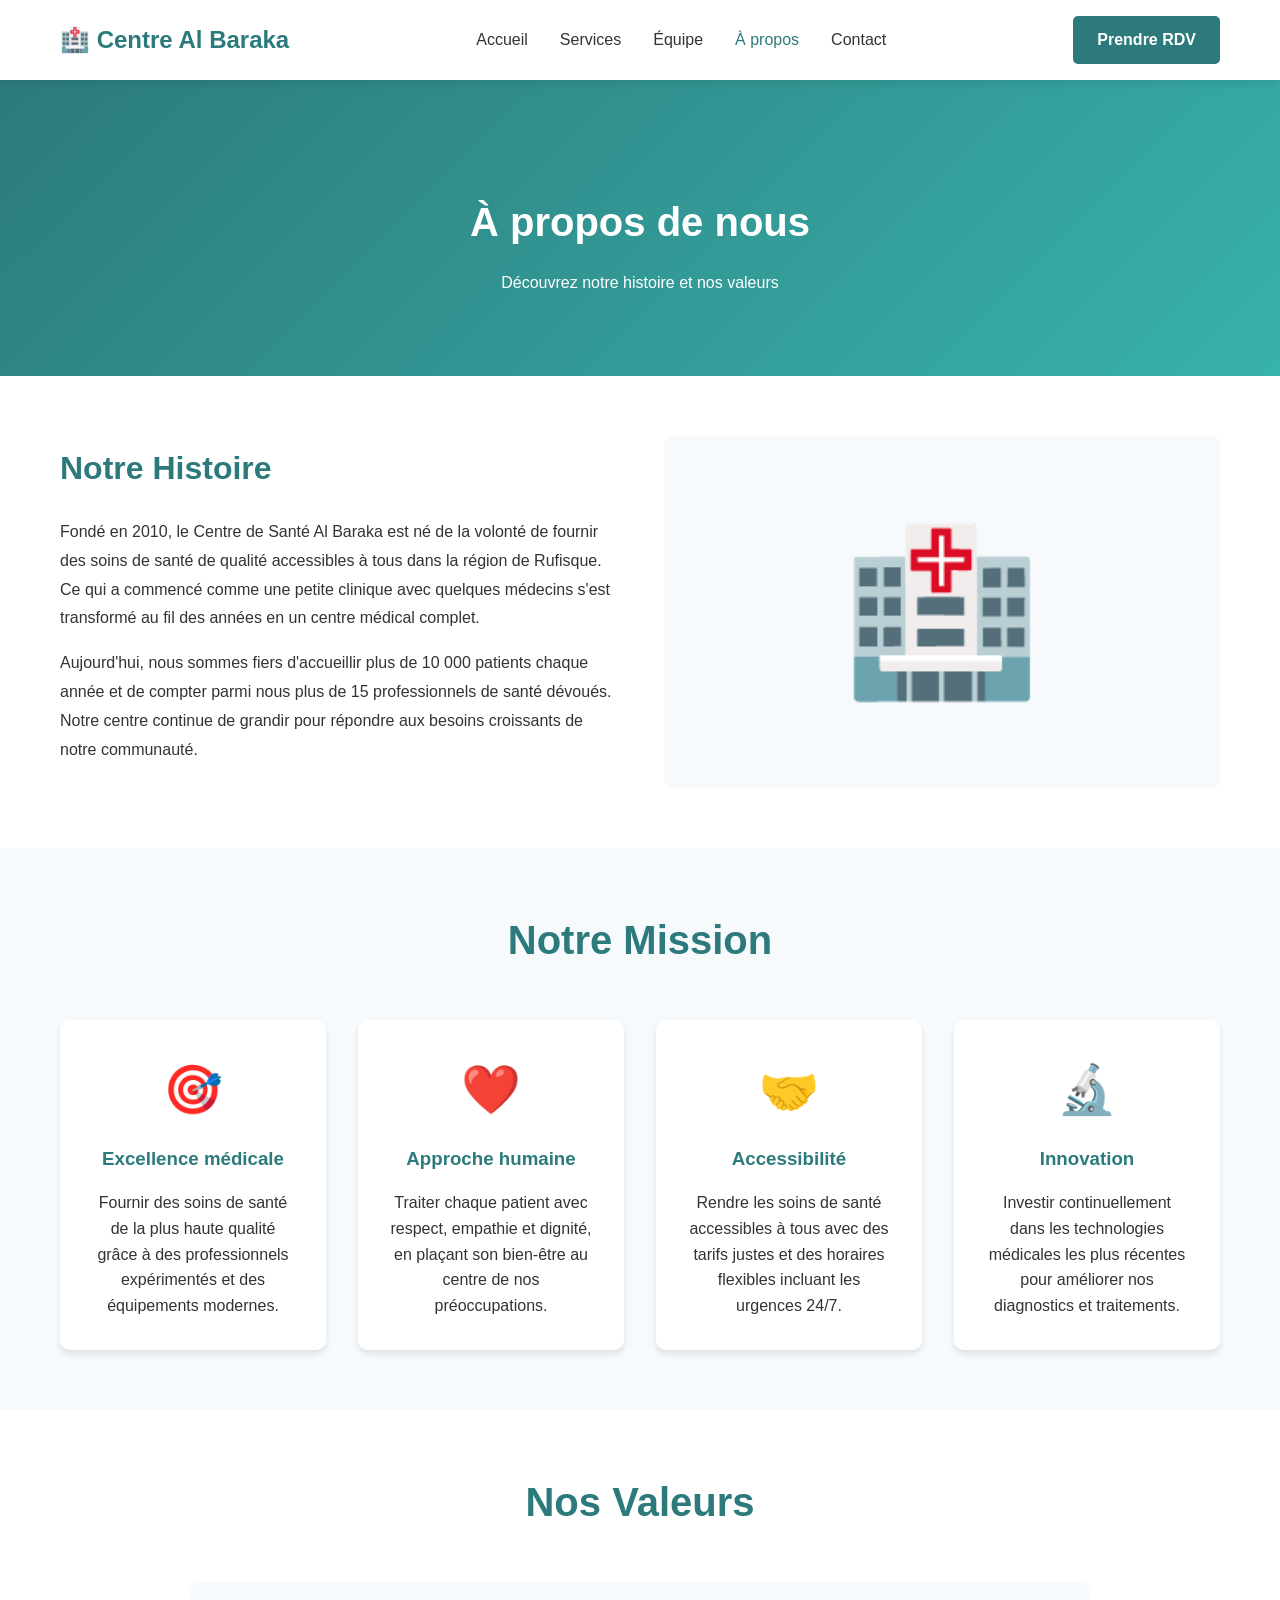
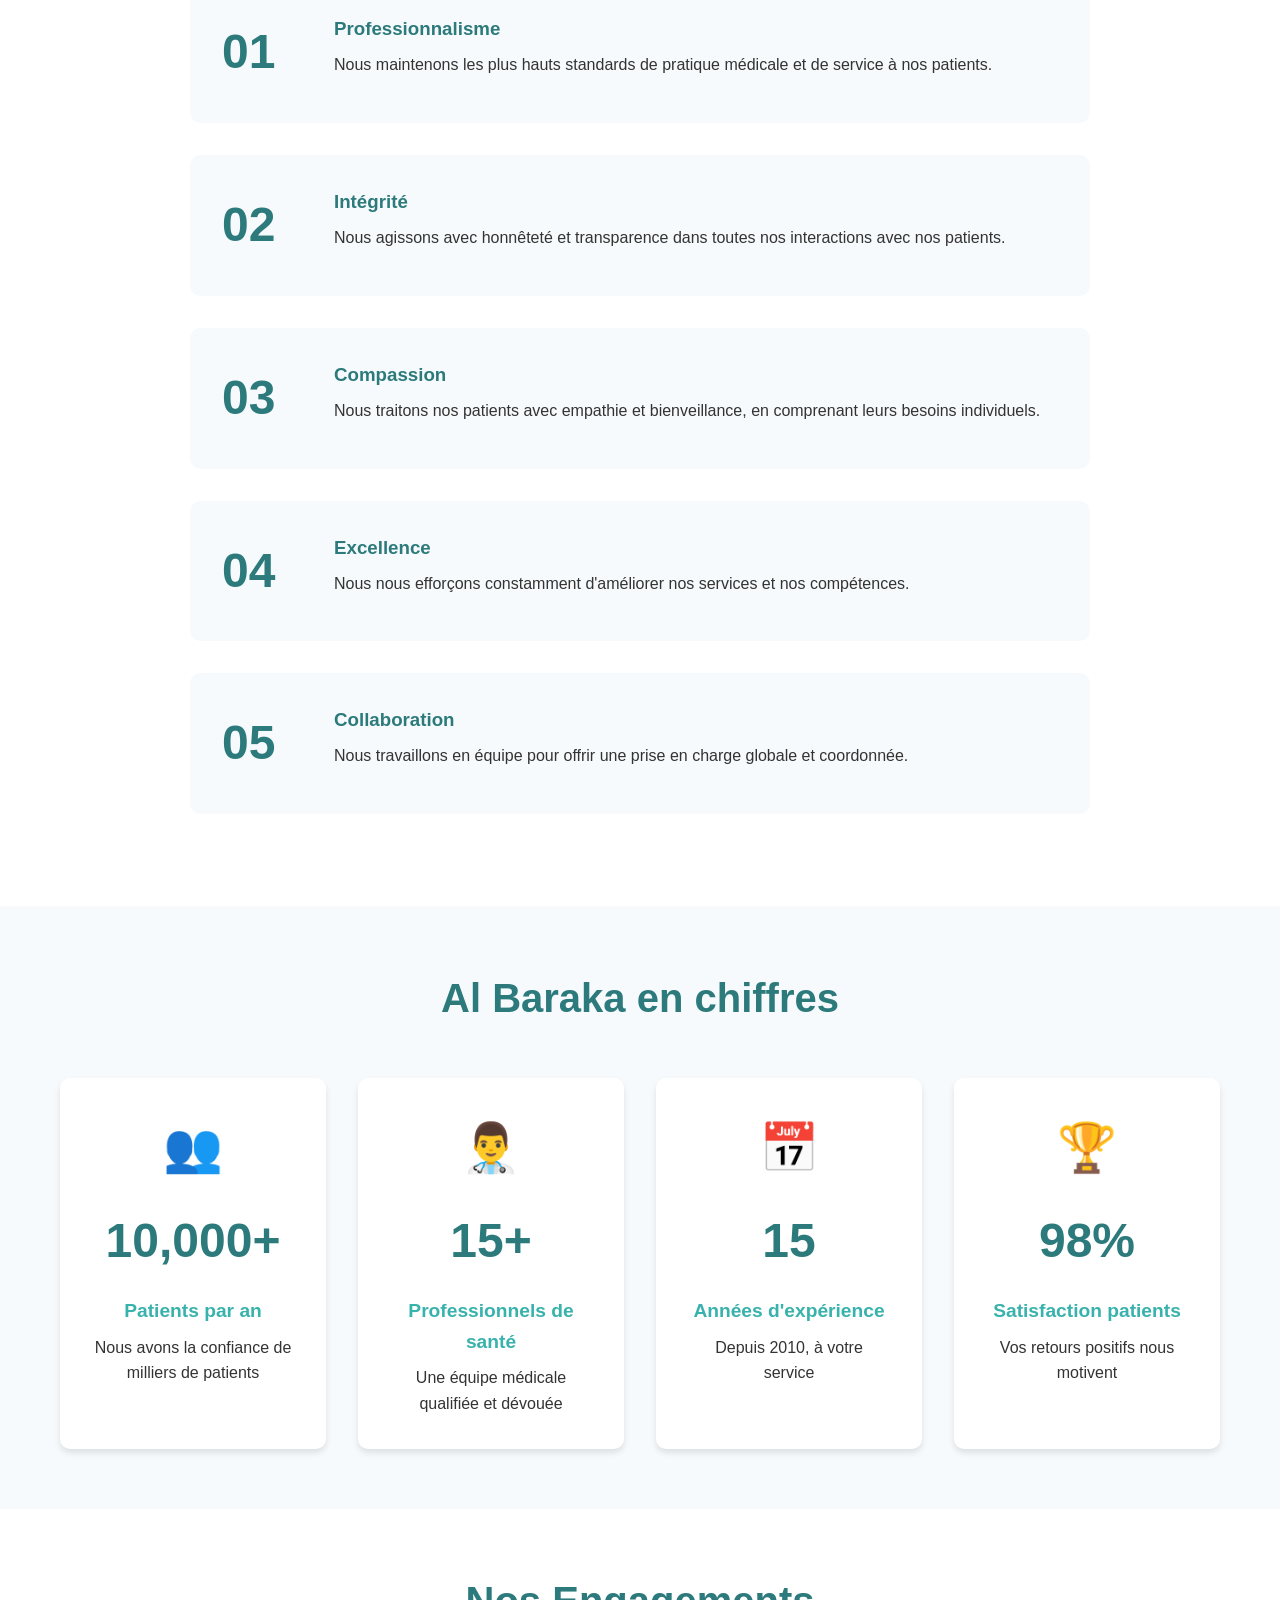
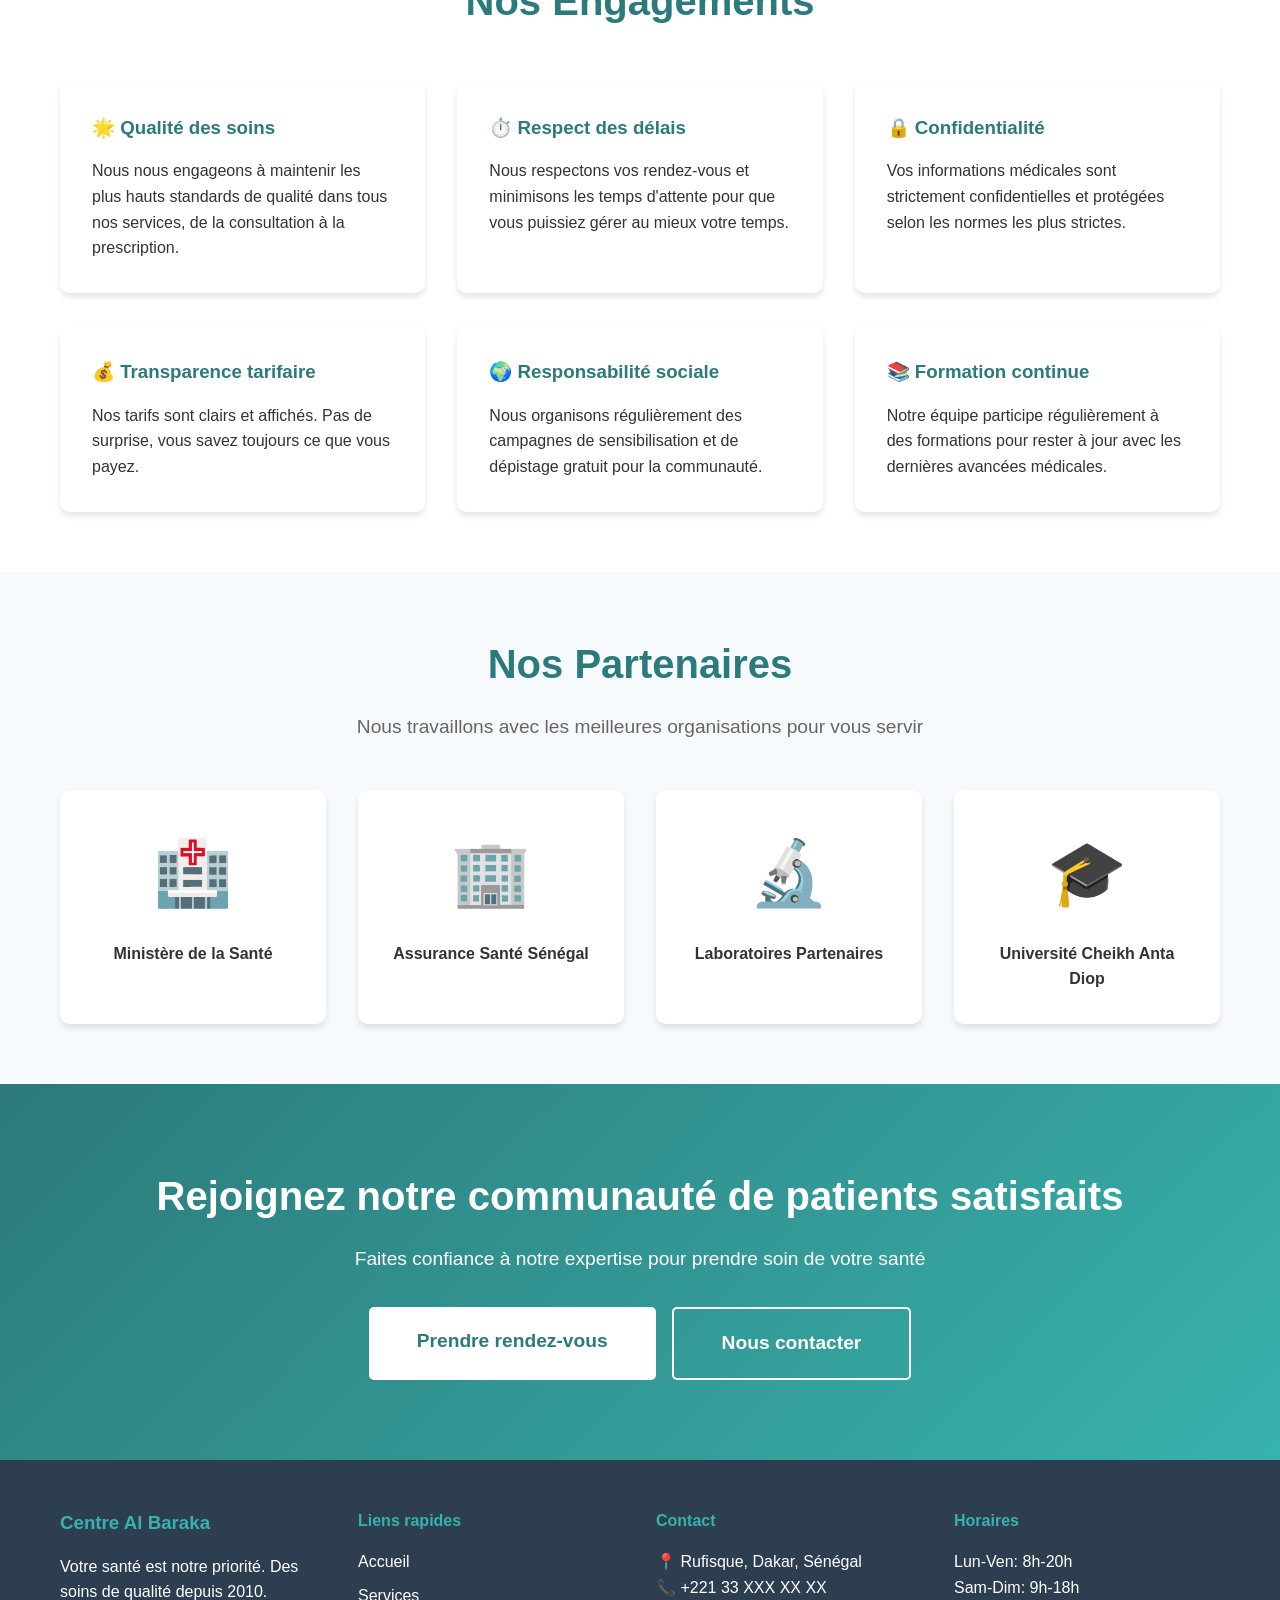
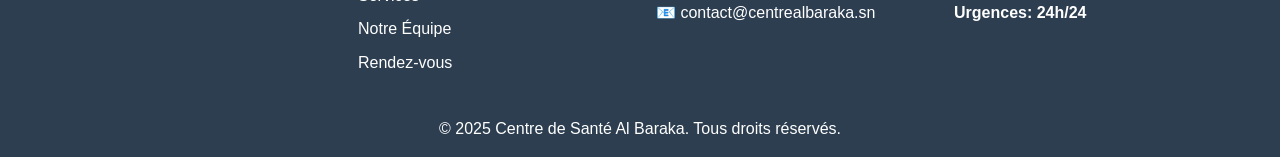
==== apropos.html @ cc16d2ad "Déplacement des fichiers HTML au niveau de la racine pour faciliter l'hébergement" ====
<!DOCTYPE html>
<html lang="fr">
<head>
    <meta charset="UTF-8">
    <meta name="viewport" content="width=device-width, initial-scale=1.0">
    <title>À propos - Centre de Santé Al Baraka</title>
    <link rel="stylesheet" href="../css/styles.css">
</head>
<body>
    <!-- Navigation -->
    <nav class="navbar">
        <div class="container">
            <div class="logo">
                <h2>🏥 Centre Al Baraka</h2>
            </div>
            <ul class="nav-menu">
                <li><a href="index.html">Accueil</a></li>
                <li><a href="services.html">Services</a></li>
                <li><a href="equipe.html">Équipe</a></li>
                <li><a href="apropos.html" class="active">À propos</a></li>
                <li><a href="contact.html">Contact</a></li>
            </ul>
            <a href="rendez-vous.html" class="btn-rdv">Prendre RDV</a>
            <button class="menu-toggle">☰</button>
        </div>
    </nav>

    <!-- Page Header -->
    <section class="page-header">
        <div class="container">
            <h1>À propos de nous</h1>
            <p>Découvrez notre histoire et nos valeurs</p>
        </div>
    </section>

    <!-- Notre Histoire -->
    <section class="about-section">
        <div class="container">
            <div class="about-content">
                <div class="about-text">
                    <h2>Notre Histoire</h2>
                    <p>Fondé en 2010, le Centre de Santé Al Baraka est né de la volonté de fournir des soins de santé de qualité accessibles à tous dans la région de Rufisque. Ce qui a commencé comme une petite clinique avec quelques médecins s'est transformé au fil des années en un centre médical complet.</p>
                    <p>Aujourd'hui, nous sommes fiers d'accueillir plus de 10 000 patients chaque année et de compter parmi nous plus de 15 professionnels de santé dévoués. Notre centre continue de grandir pour répondre aux besoins croissants de notre communauté.</p>
                </div>
                <div class="about-image">
                    <div class="image-placeholder">🏥</div>
                </div>
            </div>
        </div>
    </section>

    <!-- Notre Mission -->
    <section class="mission-section">
        <div class="container">
            <h2 class="section-title">Notre Mission</h2>
            <div class="mission-grid">
                <div class="mission-card">
                    <div class="mission-icon">🎯</div>
                    <h3>Excellence médicale</h3>
                    <p>Fournir des soins de santé de la plus haute qualité grâce à des professionnels expérimentés et des équipements modernes.</p>
                </div>
                <div class="mission-card">
                    <div class="mission-icon">❤️</div>
                    <h3>Approche humaine</h3>
                    <p>Traiter chaque patient avec respect, empathie et dignité, en plaçant son bien-être au centre de nos préoccupations.</p>
                </div>
                <div class="mission-card">
                    <div class="mission-icon">🤝</div>
                    <h3>Accessibilité</h3>
                    <p>Rendre les soins de santé accessibles à tous avec des tarifs justes et des horaires flexibles incluant les urgences 24/7.</p>
                </div>
                <div class="mission-card">
                    <div class="mission-icon">🔬</div>
                    <h3>Innovation</h3>
                    <p>Investir continuellement dans les technologies médicales les plus récentes pour améliorer nos diagnostics et traitements.</p>
                </div>
            </div>
        </div>
    </section>

    <!-- Nos Valeurs -->
    <section class="values-section">
        <div class="container">
            <h2 class="section-title">Nos Valeurs</h2>
            <div class="values-list">
                <div class="value-item">
                    <div class="value-number">01</div>
                    <div class="value-content">
                        <h3>Professionnalisme</h3>
                        <p>Nous maintenons les plus hauts standards de pratique médicale et de service à nos patients.</p>
                    </div>
                </div>
                <div class="value-item">
                    <div class="value-number">02</div>
                    <div class="value-content">
                        <h3>Intégrité</h3>
                        <p>Nous agissons avec honnêteté et transparence dans toutes nos interactions avec nos patients.</p>
                    </div>
                </div>
                <div class="value-item">
                    <div class="value-number">03</div>
                    <div class="value-content">
                        <h3>Compassion</h3>
                        <p>Nous traitons nos patients avec empathie et bienveillance, en comprenant leurs besoins individuels.</p>
                    </div>
                </div>
                <div class="value-item">
                    <div class="value-number">04</div>
                    <div class="value-content">
                        <h3>Excellence</h3>
                        <p>Nous nous efforçons constamment d'améliorer nos services et nos compétences.</p>
                    </div>
                </div>
                <div class="value-item">
                    <div class="value-number">05</div>
                    <div class="value-content">
                        <h3>Collaboration</h3>
                        <p>Nous travaillons en équipe pour offrir une prise en charge globale et coordonnée.</p>
                    </div>
                </div>
            </div>
        </div>
    </section>

    <!-- Chiffres Clés -->
    <section class="stats-detailed">
        <div class="container">
            <h2 class="section-title">Al Baraka en chiffres</h2>
            <div class="stats-grid-large">
                <div class="stat-card-large">
                    <div class="stat-icon">👥</div>
                    <div class="stat-number-large">10,000+</div>
                    <div class="stat-label-large">Patients par an</div>
                    <p>Nous avons la confiance de milliers de patients</p>
                </div>
                <div class="stat-card-large">
                    <div class="stat-icon">👨‍⚕️</div>
                    <div class="stat-number-large">15+</div>
                    <div class="stat-label-large">Professionnels de santé</div>
                    <p>Une équipe médicale qualifiée et dévouée</p>
                </div>
                <div class="stat-card-large">
                    <div class="stat-icon">📅</div>
                    <div class="stat-number-large">15</div>
                    <div class="stat-label-large">Années d'expérience</div>
                    <p>Depuis 2010, à votre service</p>
                </div>
                <div class="stat-card-large">
                    <div class="stat-icon">🏆</div>
                    <div class="stat-number-large">98%</div>
                    <div class="stat-label-large">Satisfaction patients</div>
                    <p>Vos retours positifs nous motivent</p>
                </div>
            </div>
        </div>
    </section>

    <!-- Nos Engagements -->
    <section class="commitments-section">
        <div class="container">
            <h2 class="section-title">Nos Engagements</h2>
            <div class="commitments-grid">
                <div class="commitment-card">
                    <h3>🌟 Qualité des soins</h3>
                    <p>Nous nous engageons à maintenir les plus hauts standards de qualité dans tous nos services, de la consultation à la prescription.</p>
                </div>
                <div class="commitment-card">
                    <h3>⏱️ Respect des délais</h3>
                    <p>Nous respectons vos rendez-vous et minimisons les temps d'attente pour que vous puissiez gérer au mieux votre temps.</p>
                </div>
                <div class="commitment-card">
                    <h3>🔒 Confidentialité</h3>
                    <p>Vos informations médicales sont strictement confidentielles et protégées selon les normes les plus strictes.</p>
                </div>
                <div class="commitment-card">
                    <h3>💰 Transparence tarifaire</h3>
                    <p>Nos tarifs sont clairs et affichés. Pas de surprise, vous savez toujours ce que vous payez.</p>
                </div>
                <div class="commitment-card">
                    <h3>🌍 Responsabilité sociale</h3>
                    <p>Nous organisons régulièrement des campagnes de sensibilisation et de dépistage gratuit pour la communauté.</p>
                </div>
                <div class="commitment-card">
                    <h3>📚 Formation continue</h3>
                    <p>Notre équipe participe régulièrement à des formations pour rester à jour avec les dernières avancées médicales.</p>
                </div>
            </div>
        </div>
    </section>

    <!-- Nos Partenaires -->
    <section class="partners-section">
        <div class="container">
            <h2 class="section-title">Nos Partenaires</h2>
            <p class="section-subtitle">Nous travaillons avec les meilleures organisations pour vous servir</p>
            <div class="partners-grid">
                <div class="partner-card">
                    <div class="partner-logo">🏥</div>
                    <h4>Ministère de la Santé</h4>
                </div>
                <div class="partner-card">
                    <div class="partner-logo">🏢</div>
                    <h4>Assurance Santé Sénégal</h4>
                </div>
                <div class="partner-card">
                    <div class="partner-logo">🔬</div>
                    <h4>Laboratoires Partenaires</h4>
                </div>
                <div class="partner-card">
                    <div class="partner-logo">🎓</div>
                    <h4>Université Cheikh Anta Diop</h4>
                </div>
            </div>
        </div>
    </section>

    <!-- CTA -->
    <section class="cta-section">
        <div class="container">
            <div class="cta-content">
                <h2>Rejoignez notre communauté de patients satisfaits</h2>
                <p>Faites confiance à notre expertise pour prendre soin de votre santé</p>
                <div class="cta-buttons">
                    <a href="rendez-vous.html" class="btn-primary btn-large">Prendre rendez-vous</a>
                    <a href="contact.html" class="btn-secondary btn-large">Nous contacter</a>
                </div>
            </div>
        </div>
    </section>

    <!-- Footer -->
    <footer class="footer">
        <div class="container">
            <div class="footer-content">
                <div class="footer-section">
                    <h3>Centre Al Baraka</h3>
                    <p>Votre santé est notre priorité. Des soins de qualité depuis 2010.</p>
                </div>
                <div class="footer-section">
                    <h4>Liens rapides</h4>
                    <ul>
                        <li><a href="index.html">Accueil</a></li>
                        <li><a href="services.html">Services</a></li>
                        <li><a href="equipe.html">Notre Équipe</a></li>
                        <li><a href="rendez-vous.html">Rendez-vous</a></li>
                    </ul>
                </div>
                <div class="footer-section">
                    <h4>Contact</h4>
                    <p>📍 Rufisque, Dakar, Sénégal</p>
                    <p>📞 +221 33 XXX XX XX</p>
                    <p>📧 contact@centrealbaraka.sn</p>
                </div>
                <div class="footer-section">
                    <h4>Horaires</h4>
                    <p>Lun-Ven: 8h-20h</p>
                    <p>Sam-Dim: 9h-18h</p>
                    <p><strong>Urgences: 24h/24</strong></p>
                </div>
            </div>
            <div class="footer-bottom">
                <p>&copy; 2025 Centre de Santé Al Baraka. Tous droits réservés.</p>
            </div>
        </div>
    </footer>

    <script src="script.js"></script>
</body>
</html>
---- css/styles.css ----
* {
    margin: 0;
    padding: 0;
    box-sizing: border-box;
}

body {
    font-family: 'Segoe UI', Tahoma, Geneva, Verdana, sans-serif;
    line-height: 1.6;
    color: #333;
}

.container {
    max-width: 1200px;
    margin: 0 auto;
    padding: 0 20px;
}

/* Navigation */
.navbar {
    background: #fff;
    box-shadow: 0 2px 10px rgba(0,0,0,0.1);
    position: fixed;
    width: 100%;
    top: 0;
    z-index: 1000;
}

.navbar .container {
    display: flex;
    justify-content: space-between;
    align-items: center;
    padding: 1rem 20px;
}

.logo h2 {
    color: #2c7a7b;
    font-size: 1.5rem;
}

.nav-menu {
    display: flex;
    list-style: none;
    gap: 2rem;
}

.nav-menu a {
    text-decoration: none;
    color: #333;
    font-weight: 500;
    transition: color 0.3s;
}

.nav-menu a:hover,
.nav-menu a.active {
    color: #2c7a7b;
}

.btn-rdv {
    background: #2c7a7b;
    color: white;
    border: none;
    padding: 0.7rem 1.5rem;
    border-radius: 5px;
    cursor: pointer;
    font-weight: 600;
    transition: background 0.3s;
    text-decoration: none;
}

.btn-rdv:hover,
.btn-rdv.active {
    background: #234e52;
}

.menu-toggle {
    display: none;
    background: none;
    border: none;
    font-size: 1.5rem;
    cursor: pointer;
    color: #2c7a7b;
}

/* Hero Section */
.hero {
    background-image: url(../img/hosto.jpg);
background-repeat: no-repeat;
    background-size: cover;
    background-attachment: fixed;
    color: white;
    padding: 150px 0 100px;
    margin-top: 70px;
    text-align: center;
}

.hero-content h1 {
    font-size: 3rem;
    margin-bottom: 1rem;
}

.hero-content p {
    font-size: 1.3rem;
    margin-bottom: 2rem;
    opacity: 0.95;
}

.hero-buttons {
    display: flex;
    gap: 1rem;
    justify-content: center;
}

.btn-primary {
    background: white;
    color: #2c7a7b;
    border: none;
    padding: 1rem 2.5rem;
    border-radius: 5px;
    font-size: 1.1rem;
    font-weight: 600;
    cursor: pointer;
    transition: transform 0.3s, box-shadow 0.3s;
    text-decoration: none;
    display: inline-block;
}

.btn-primary:hover {
    transform: translateY(-2px);
    box-shadow: 0 5px 15px rgba(0,0,0,0.2);
}

.btn-secondary {
    background: transparent;
    color: white;
    border: 2px solid white;
    padding: 1rem 2.5rem;
    border-radius: 5px;
    font-size: 1.1rem;
    font-weight: 600;
    cursor: pointer;
    transition: all 0.3s;
    text-decoration: none;
    display: inline-block;
}

.btn-secondary:hover {
    background: white;
    color: #2c7a7b;
}

.btn-large {
    padding: 1.2rem 3rem;
    font-size: 1.2rem;
}

/* Page Header */
.page-header {
    background: linear-gradient(135deg, #2c7a7b 0%, #38b2ac 100%);
    color: white;
    padding: 120px 0 80px;
    margin-top: 70px;
    text-align: center;
}

.page-header h1 {
    font-size: 2.5rem;
    margin-bottom: 1rem;
}

/* Urgence Banner */
.urgence-banner {
    background: #ff6b6b;
    color: white;
    padding: 1.5rem 0;
}

.urgence-content {
    display: flex;
    align-items: center;
    justify-content: center;
    gap: 1rem;
}

.urgence-icon {
    font-size: 2rem;
}

/* Sections */
section {
    padding: 80px 0;
}

.section-title {
    text-align: center;
    font-size: 2.5rem;
    margin-bottom: 3rem;
    color: #2c7a7b;
}

.section-subtitle {
    text-align: center;
    font-size: 1.2rem;
    color: #666;
    margin-top: -2rem;
    margin-bottom: 3rem;
}

.text-center {
    text-align: center;
    margin-top: 3rem;
}

/* Services */
.services-preview {
    background: #f7fafc;
}

.services-grid {
    display: grid;
    grid-template-columns: repeat(auto-fit, minmax(280px, 1fr));
    gap: 2rem;
}

.service-card {
    background: white;
    padding: 2rem;
    border-radius: 10px;
    text-align: center;
    box-shadow: 0 4px 6px rgba(0,0,0,0.1);
    transition: transform 0.3s, box-shadow 0.3s;
}

.service-card:hover {
    transform: translateY(-5px);
    box-shadow: 0 8px 15px rgba(0,0,0,0.5);
    border: 5px solid #2c7a7b;
}

.service-icon {
    font-size: 3rem;
    margin-bottom: 1rem;
}

.service-card h3 {
    color: #2c7a7b;
    margin-bottom: 1rem;
    font-size: 1.5rem;
}

.link-arrow {
    color: #2c7a7b;
    text-decoration: none;
    font-weight: 600;
    display: inline-block;
    margin-top: 1rem;
    transition: transform 0.3s;
}

.link-arrow:hover {
    transform: translateX(5px);
}

/* Why Us */
.why-us {
    background: #f7fafc;
}

.why-grid {
    display: grid;
    grid-template-columns: repeat(auto-fit, minmax(250px, 1fr));
    gap: 2rem;
}

.why-card {
    background: white;
    padding: 2rem;
    border-radius: 10px;
    box-shadow: 0 4px 6px rgba(0,0,0,0.1);
}
.why-card:hover{
border-top: 5px solid #2c7a7b;}

.why-number {
    font-size: 2.5rem;
    font-weight: bold;
    color: #2c7a7b;
    margin-bottom: 1rem;
}

/* Stats */
.stats {
    background: #2c7a7b;
    color: white;
}

.stats-grid {
    display: grid;
    grid-template-columns: repeat(auto-fit, minmax(200px, 1fr));
    gap: 2rem;
    text-align: center;
}

.stat-card {
    padding: 2rem;
}

.stat-number {
    font-size: 3rem;
    font-weight: bold;
    margin-bottom: 0.5rem;
}

.stat-label {
    font-size: 1.2rem;
    opacity: 0.9;
}

/* Testimonials */
.testimonials {
    background: #f7fafc;
}

.testimonials-grid {
    display: grid;
    grid-template-columns: repeat(auto-fit, minmax(300px, 1fr));
    gap: 2rem;
}

.testimonial-card {
    background: white;
    padding: 2rem;
    border-radius: 10px;
    box-shadow: 0 4px 6px rgba(0,0,0,0.1);
}

.stars {
    color: #ffc107;
    font-size: 1.2rem;
    margin-bottom: 1rem;
}

.testimonial-author {
    margin-top: 1.5rem;
    padding-top: 1rem;
    border-top: 1px solid #eee;
}

.testimonial-author strong {
    color: #2c7a7b;
    display: block;
}

.testimonial-author span {
    color: #666;
    font-size: 0.9rem;
}

/* CTA Section */
.cta-section {
    background: linear-gradient(135deg, #2c7a7b 0%, #38b2ac 100%);
    color: white;
    text-align: center;
}

.cta-content h2 {
    font-size: 2.5rem;
    margin-bottom: 1rem;
}

.cta-content p {
    font-size: 1.2rem;
    margin-bottom: 2rem;
}

.cta-buttons {
    display: flex;
    gap: 1rem;
    justify-content: center;
    flex-wrap: wrap;
}

/* Services Detailed */
.services-detailed {
    padding: 60px 0;
}

.service-detail {
    margin-bottom: 80px;
    padding-bottom: 80px;
    border-bottom: 2px solid #e2e8f0;
}

.service-detail:last-child {
    border-bottom: none;
}

.service-detail-content {
    display: flex;
    align-items: center;
    gap: 3rem;
}

.service-detail-text {
    flex: 1;
}

.service-icon-large {
    font-size: 4rem;
    margin-bottom: 1.5rem;
}

.service-detail h2 {
    color: #2c7a7b;
    font-size: 2rem;
    margin-bottom: 1rem;
}

.service-detail h3 {
    color: #2c7a7b;
    margin: 1.5rem 0 1rem;
}

.service-detail ul {
    list-style: none;
    padding: 0;
}

.service-detail li {
    padding: 0.5rem 0;
    padding-left: 1.5rem;
    position: relative;
}

.service-detail li:before {
    content: "✓";
    position: absolute;
    left: 0;
    color: #2c7a7b;
    font-weight: bold;
}

.service-info {
    display: flex;
    gap: 2rem;
    margin: 2rem 0;
    flex-wrap: wrap;
}

.service-info span {
    background: #e6fffa;
    padding: 0.8rem 1.5rem;
    border-radius: 5px;
    color: #2c7a7b;
}

.service-detail.reverse .service-detail-content {
    flex-direction: row-reverse;
}

.specialties-list {
    display: grid;
    grid-template-columns: repeat(auto-fit, minmax(250px, 1fr));
    gap: 1.5rem;
    margin: 2rem 0;
}

.specialty-item {
    background: #f7fafc;
    padding: 1.5rem;
    border-radius: 8px;
}

.specialty-item h4 {
    color: #2c7a7b;
    margin-bottom: 0.5rem;
}

.urgence-highlight {
    background: #fff5f5;
    padding: 3rem;
    border-radius: 15px;
    border: 2px solid #ff6b6b;
}

.urgence-contact {
    background: #ff6b6b;
    color: white;
    padding: 2rem;
    border-radius: 10px;
    margin: 2rem 0;
    text-align: center;
}

.urgence-contact h3 {
    color: white;
    margin: 0;
}

/* Team */
.team-intro {
    background: #f7fafc;
    padding: 60px 0;
}

.intro-content {
    max-width: 800px;
    margin: 0 auto;
    text-align: center;
}

.intro-content h2 {
    color: #2c7a7b;
    font-size: 2rem;
    margin-bottom: 1.5rem;
}

.team-section {
    padding: 60px 0;
}

.specialists-section {
    background: #f7fafc;
}

.staff-section {
    background: white;
}

.team-grid-detailed {
    display: grid;
    grid-template-columns: repeat(auto-fit, minmax(450px, 1fr));
    gap: 3rem;
}

.doctor-card {
    background: white;
    padding: 2rem;
    border-radius: 10px;
    box-shadow: 0 4px 6px rgba(0,0,0,0.1);
    display: flex;
    gap: 2rem;
}

.doctor-photo {
    font-size: 5rem;
}

.doctor-info {
    flex: 1;
}

.doctor-info h3 {
    color: #2c7a7b;
    font-size: 1.5rem;
    margin-bottom: 0.5rem;
}

.specialty {
    color: #38b2ac;
    font-weight: 600;
    margin-bottom: 1rem;
    display: block;
}

.doctor-details {
    margin: 1.5rem 0;
}

.doctor-details p {
    margin: 0.5rem 0;
    font-size: 0.95rem;
}

.bio {
    font-style: italic;
    color: #666;
    margin-top: 1rem;
}

.doctor-availability {
    background: #e6fffa;
    padding: 0.8rem;
    border-radius: 5px;
    margin: 1rem 0;
}

.staff-grid {
    display: grid;
    grid-template-columns: repeat(auto-fit, minmax(250px, 1fr));
    gap: 2rem;
}

.staff-card {
    background: white;
    padding: 2rem;
    border-radius: 10px;
    box-shadow: 0 4px 6px rgba(0,0,0,0.1);
    text-align: center;
}

.staff-icon {
    font-size: 3rem;
    margin-bottom: 1rem;
}

.join-team {
    background: linear-gradient(135deg, #2c7a7b 0%, #38b2ac 100%);
    color: white;
    text-align: center;
}

.join-content h2 {
    font-size: 2rem;
    margin-bottom: 1rem;
}

/* RDV Page */
.rdv-section {
    padding: 60px 0;
    background: #f7fafc;
}

.rdv-layout {
    display: grid;
    grid-template-columns: 2fr 1fr;
    gap: 3rem;
}

.rdv-form-container {
    background: white;
    padding: 3rem;
    border-radius: 10px;
    box-shadow: 0 4px 6px rgba(0,0,0,0.1);
}

.rdv-form-main .form-group {
    margin-bottom: 1.5rem;
}

.rdv-form-main label {
    display: block;
    margin-bottom: 0.5rem;
    font-weight: 600;
    color: #333;
}

.rdv-form-main input,
.rdv-form-main select,
.rdv-form-main textarea {
    width: 100%;
    padding: 0.8rem;
    border: 1px solid #ddd;
    border-radius: 5px;
    font-family: inherit;
    font-size: 1rem;
}

.form-row {
    display: grid;
    grid-template-columns: 1fr 1fr;
    gap: 1rem;
}

.checkbox-group label {
    display: flex;
    align-items: center;
    gap: 0.5rem;
    font-weight: normal;
}

.checkbox-group input[type="checkbox"] {
    width: auto;
}

.form-note {
    text-align: center;
    color: #666;
    font-size: 0.9rem;
    margin-top: 1rem;
}

.rdv-info-sidebar .info-card {
    background: white;
    padding: 2rem;
    border-radius: 10px;
    box-shadow: 0 4px 6px rgba(0,0,0,0.1);
    margin-bottom: 2rem;
}

.rdv-info-sidebar h3 {
    color: #2c7a7b;
    margin-bottom: 1rem;
}

.rdv-info-sidebar ul {
    list-style: none;
    padding: 0;
}

.rdv-info-sidebar li {
    padding: 0.5rem 0;
    padding-left: 1.5rem;
    position: relative;
}

.rdv-info-sidebar li:before {
    content: "•";
    position: absolute;
    left: 0;
    color: #2c7a7b;
    font-weight: bold;
}

.horaires-list {
    display: flex;
    flex-direction: column;
    gap: 0.5rem;
}

.horaire-item {
    display: flex;
    justify-content: space-between;
    padding: 0.5rem 0;
    border-bottom: 1px solid #eee;
}

.urgence-horaire {
    background: #fff5f5;
    padding: 1rem;
    border-radius: 5px;
    border: 2px solid #ff6b6b;
    color: #ff6b6b;
    border-bottom: 2px solid #ff6b6b;
}

.urgence-card {
    background: #fff5f5;
    border: 2px solid #ff6b6b;
}

.urgence-number {
    display: block;
    font-size: 1.5rem;
    font-weight: bold;
    color: #ff6b6b;
    text-decoration: none;
    margin: 1rem 0;
}

.small-text {
    font-size: 0.9rem;
    color: #666;
}

.rdv-policy {
    padding: 60px 0;
}

.policy-content {
    display: grid;
    grid-template-columns: repeat(auto-fit, minmax(300px, 1fr));
    gap: 2rem;
}

.policy-item {
    display: flex;
    gap: 1rem;
}

.policy-icon {
    font-size: 2rem;
}

/* Contact Page */
.contact-info-section {
    padding: 60px 0;
    background: #f7fafc;
}

.contact-cards {
    display: grid;
    grid-template-columns: repeat(auto-fit, minmax(300px, 1fr));
    gap: 2rem;
}

.contact-card-large {
    background: white;
    padding: 2.5rem;
    border-radius: 10px;
    box-shadow: 0 4px 6px rgba(0,0,0,0.1);
    text-align: center;
}

.contact-icon {
    font-size: 3rem;
    margin-bottom: 1rem;
}

.contact-card-large h3 {
    color: #2c7a7b;
    margin-bottom: 1rem;
}

.contact-card-large a {
    color: #2c7a7b;
    text-decoration: none;
}

.availability {
    font-size: 0.9rem;
    color: #666;
    margin-top: 1rem;
}

.response-time {
    font-size: 0.9rem;
    color: #666;
    margin-top: 1rem;
}

.contact-form-section {
    padding: 60px 0;
}

.contact-layout {
    display: grid;
    grid-template-columns: 2fr 1fr;
    gap: 3rem;
}

.contact-form-container {
    background: white;
    padding: 3rem;
    border-radius: 10px;
    box-shadow: 0 4px 6px rgba(0,0,0,0.1);
}

.form-description {
    color: #666;
    margin-bottom: 2rem;
}

.contact-form-main .form-group {
    margin-bottom: 1.5rem;
}

.contact-form-main label {
    display: block;
    margin-bottom: 0.5rem;
    font-weight: 600;
    color: #333;
}

.contact-form-main input,
.contact-form-main select,
.contact-form-main textarea {
    width: 100%;
    padding: 0.8rem;
    border: 1px solid #ddd;
    border-radius: 5px;
    font-family: inherit;
    font-size: 1rem;
}

.contact-sidebar .sidebar-card {
    background: white;
    padding: 2rem;
    border-radius: 10px;
    box-shadow: 0 4px 6px rgba(0,0,0,0.1);
    margin-bottom: 2rem;
}

.sidebar-card h3 {
    color: #2c7a7b;
    margin-bottom: 1rem;
}

.horaires-detail {
    display: flex;
    flex-direction: column;
    gap: 0.5rem;
}

.horaire-row {
    display: flex;
    justify-content: space-between;
    padding: 0.5rem 0;
    border-bottom: 1px solid #eee;
}

.urgence-row {
    background: #fff5f5;
    padding: 1rem;
    border-radius: 5px;
    border: 2px solid #ff6b6b;
    color: #ff6b6b;
    border-bottom: 2px solid #ff6b6b;
}

.faq-links {
    display: flex;
    flex-direction: column;
    gap: 0.5rem;
}

.faq-link {
    color: #2c7a7b;
    text-decoration: none;
    padding: 0.5rem 0;
    border-bottom: 1px solid #eee;
    transition: transform 0.3s;
}

.faq-link:hover {
    transform: translateX(5px);
}

.urgence-sidebar {
    background: #fff5f5;
    border: 2px solid #ff6b6b;
}

.btn-urgence {
    display: block;
    background: #ff6b6b;
    color: white;
    padding: 1rem;
    border-radius: 5px;
    text-decoration: none;
    text-align: center;
    font-weight: 600;
    margin-top: 1rem;
    transition: background 0.3s;
}

.btn-urgence:hover {
    background: #ff5252;
}

.map-section {
    padding: 60px 0;
    background: #f7fafc;
}

.map-container {
    margin: 3rem 0;
}

.map-placeholder {
    background: white;
    padding: 5rem;
    border-radius: 10px;
    box-shadow: 0 4px 6px rgba(0,0,0,0.1);
    text-align: center;
}

.map-icon {
    font-size: 5rem;
    margin-bottom: 1rem;
}

.map-address {
    color: #666;
    margin: 1rem 0;
}

.directions h3 {
    color: #2c7a7b;
    margin: 2rem 0 1.5rem;
    text-align: center;
}

.directions-grid {
    display: grid;
    grid-template-columns: repeat(auto-fit, minmax(250px, 1fr));
    gap: 2rem;
}

.direction-card {
    background: white;
    padding: 2rem;
    border-radius: 10px;
    box-shadow: 0 4px 6px rgba(0,0,0,0.1);
    text-align: center;
}

.direction-icon {
    font-size: 3rem;
    display: block;
    margin-bottom: 1rem;
}

/* About Page */
.about-section {
    padding: 60px 0;
}

.about-content {
    display: grid;
    grid-template-columns: 1fr 1fr;
    gap: 3rem;
    align-items: center;
}

.about-text h2 {
    color: #2c7a7b;
    font-size: 2rem;
    margin-bottom: 1.5rem;
}

.about-text p {
    margin-bottom: 1rem;
    line-height: 1.8;
}

.about-image {
    text-align: center;
}

.image-placeholder {
    font-size: 10rem;
    background: #f7fafc;
    padding: 3rem;
    border-radius: 10px;
}

.mission-section {
    padding: 60px 0;
    background: #f7fafc;
}

.mission-grid {
    display: grid;
    grid-template-columns: repeat(auto-fit, minmax(250px, 1fr));
    gap: 2rem;
}

.mission-card {
    background: white;
    padding: 2rem;
    border-radius: 10px;
    box-shadow: 0 4px 6px rgba(0,0,0,0.1);
    text-align: center;
}

.mission-icon {
    font-size: 3rem;
    margin-bottom: 1rem;
}

.mission-card h3 {
    color: #2c7a7b;
    margin-bottom: 1rem;
}

.values-section {
    padding: 60px 0;
}

.values-list {
    max-width: 900px;
    margin: 0 auto;
}

.value-item {
    display: flex;
    gap: 2rem;
    margin-bottom: 2rem;
    padding: 2rem;
    background: #f7fafc;
    border-radius: 10px;
}

.value-number {
    font-size: 3rem;
    font-weight: bold;
    color: #2c7a7b;
    min-width: 80px;
}

.value-content h3 {
    color: #2c7a7b;
    margin-bottom: 0.5rem;
}

.stats-detailed {
    padding: 60px 0;
    background: #f7fafc;
}

.stats-grid-large {
    display: grid;
    grid-template-columns: repeat(auto-fit, minmax(250px, 1fr));
    gap: 2rem;
}

.stat-card-large {
    background: white;
    padding: 2rem;
    border-radius: 10px;
    box-shadow: 0 4px 6px rgba(0,0,0,0.1);
    text-align: center;
}

.stat-icon {
    font-size: 3rem;
    margin-bottom: 1rem;
}

.stat-number-large {
    font-size: 3rem;
    font-weight: bold;
    color: #2c7a7b;
    margin: 1rem 0;
}

.stat-label-large {
    font-size: 1.2rem;
    color: #38b2ac;
    font-weight: 600;
    margin-bottom: 0.5rem;
}

.commitments-section {
    padding: 60px 0;
}

.commitments-grid {
    display: grid;
    grid-template-columns: repeat(auto-fit, minmax(300px, 1fr));
    gap: 2rem;
}

.commitment-card {
    background: white;
    padding: 2rem;
    border-radius: 10px;
    box-shadow: 0 4px 6px rgba(0,0,0,0.1);
}

.commitment-card h3 {
    color: #2c7a7b;
    margin-bottom: 1rem;
}

.partners-section {
    padding: 60px 0;
    background: #f7fafc;
}

.partners-grid {
    display: grid;
    grid-template-columns: repeat(auto-fit, minmax(250px, 1fr));
    gap: 2rem;
}

.partner-card {
    background: white;
    padding: 2rem;
    border-radius: 10px;
    box-shadow: 0 4px 6px rgba(0,0,0,0.1);
    text-align: center;
}

.partner-logo {
    font-size: 4rem;
    margin-bottom: 1rem;
}

/* Footer */
.footer {
    background: #2c3e50;
    color: white;
    padding: 3rem 0 1rem;
}

.footer-content {
    display: grid;
    grid-template-columns: repeat(auto-fit, minmax(250px, 1fr));
    gap: 2rem;
    margin-bottom: 2rem;
}

.footer-section h3,
.footer-section h4 {
    margin-bottom: 1rem;
    color: #38b2ac;
}

.footer-section ul {
    list-style: none;
    padding: 0;
}

.footer-section li {
    margin-bottom: 0.5rem;
}

.footer-section a {
    color: white;
    text-decoration: none;
    transition: color 0.3s;
}

.footer-section a:hover {
    color: #38b2ac;
}

.footer-bottom {
    text-align: center;}
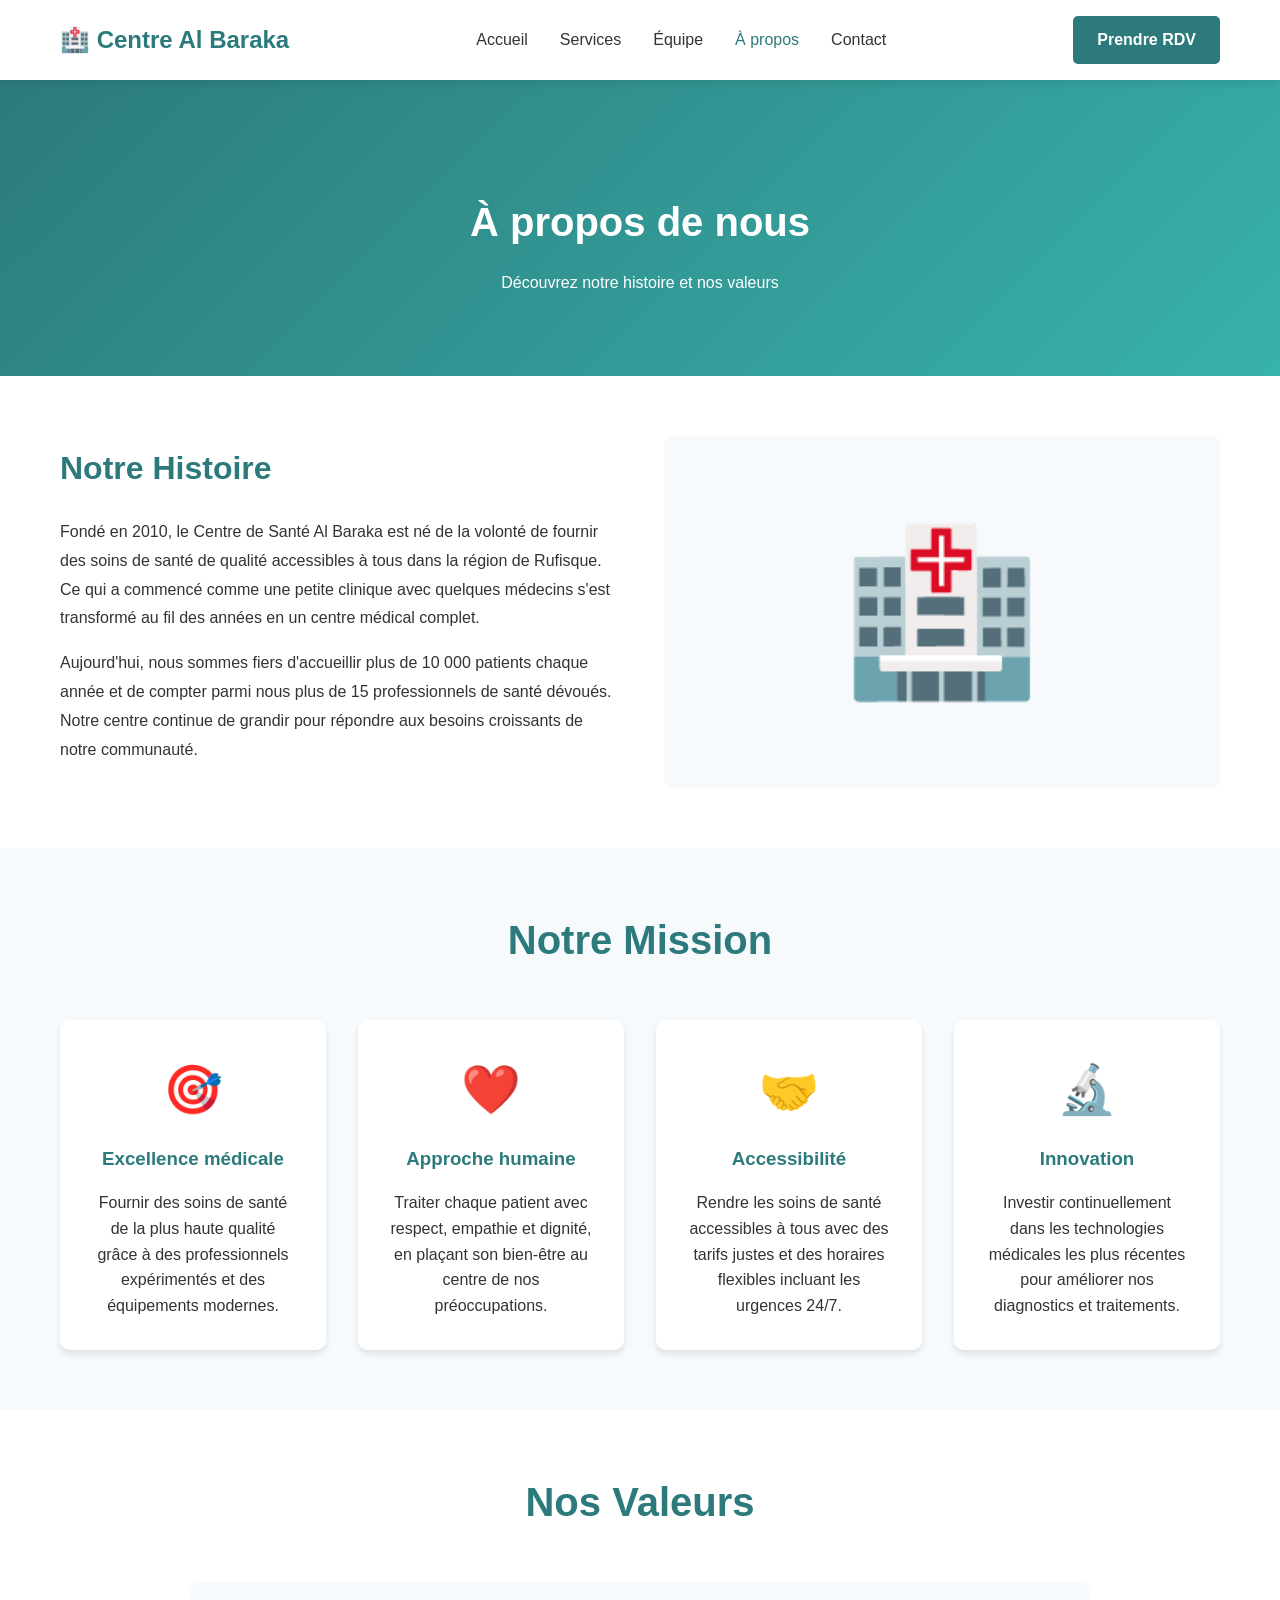
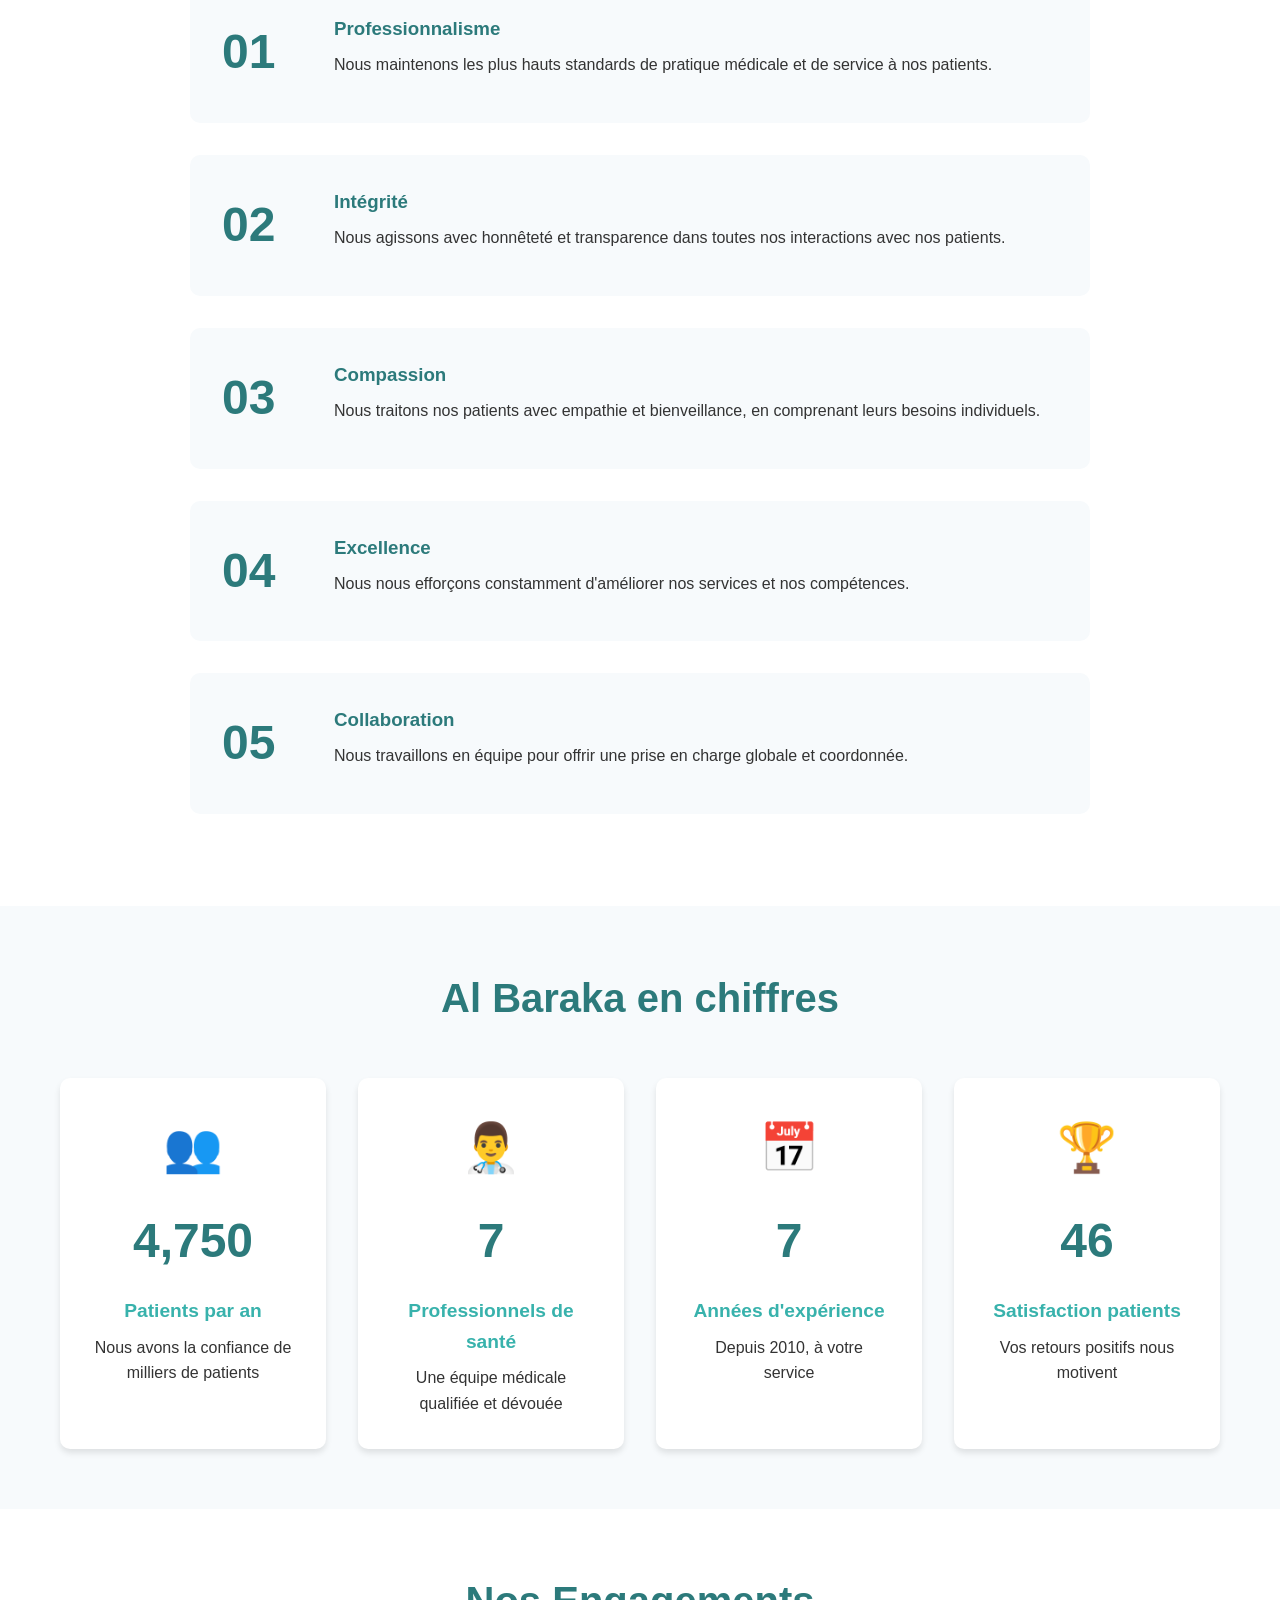
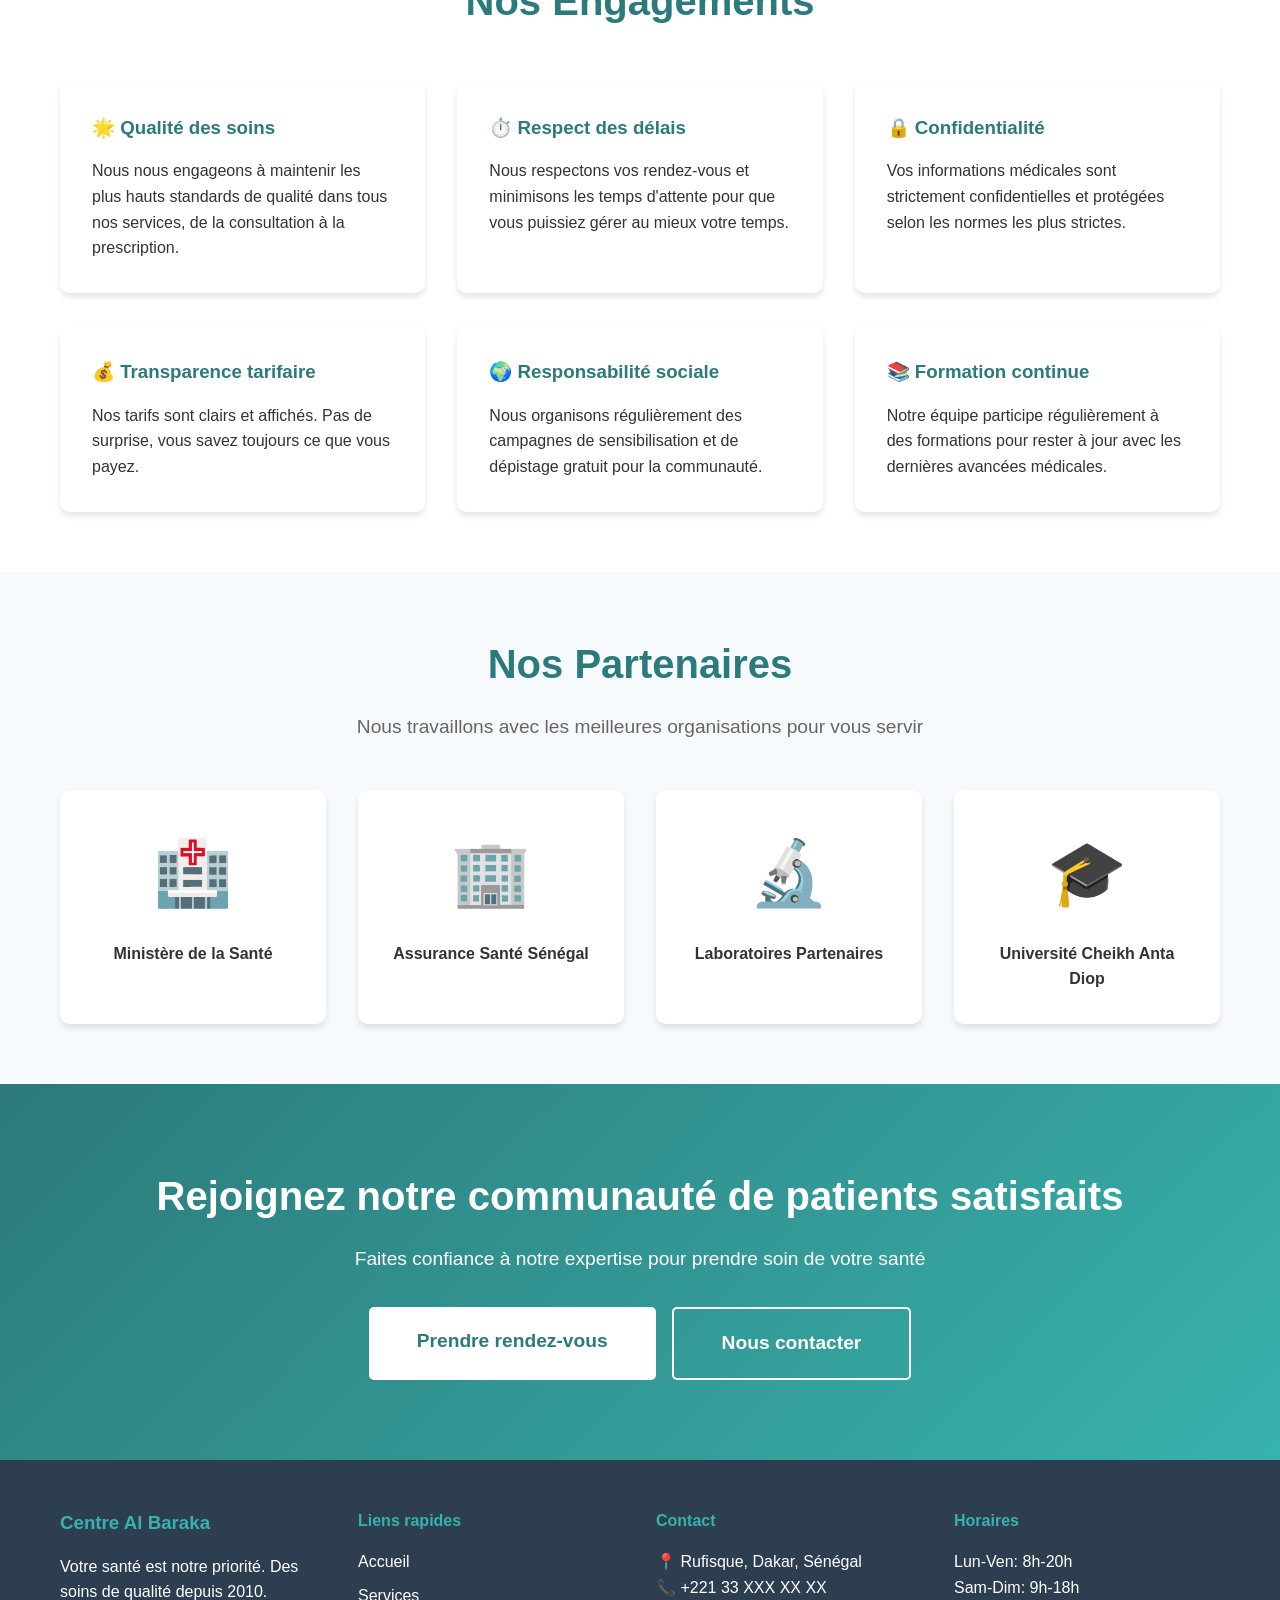
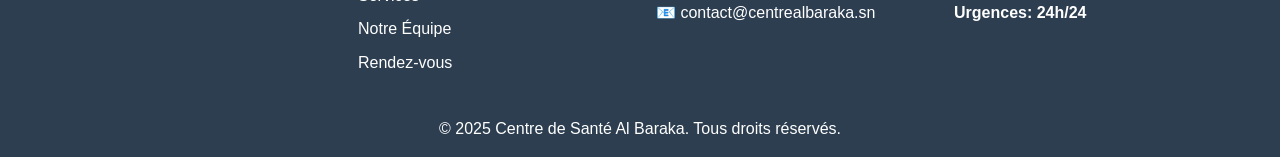
==== commit 69c5d226: "gestion référencement" ====
--- a/apropos.html
+++ b/apropos.html
@@ -4,7 +4,7 @@
     <meta charset="UTF-8">
     <meta name="viewport" content="width=device-width, initial-scale=1.0">
     <title>À propos - Centre de Santé Al Baraka</title>
-    <link rel="stylesheet" href="../css/styles.css">
+    <link rel="stylesheet" href="css/styles.css">
 </head>
 <body>
     <!-- Navigation -->
@@ -264,6 +264,6 @@
         </div>
     </footer>
 
-    <script src="script.js"></script>
+    <script src="js/script.js"></script>
 </body>
 </html>
